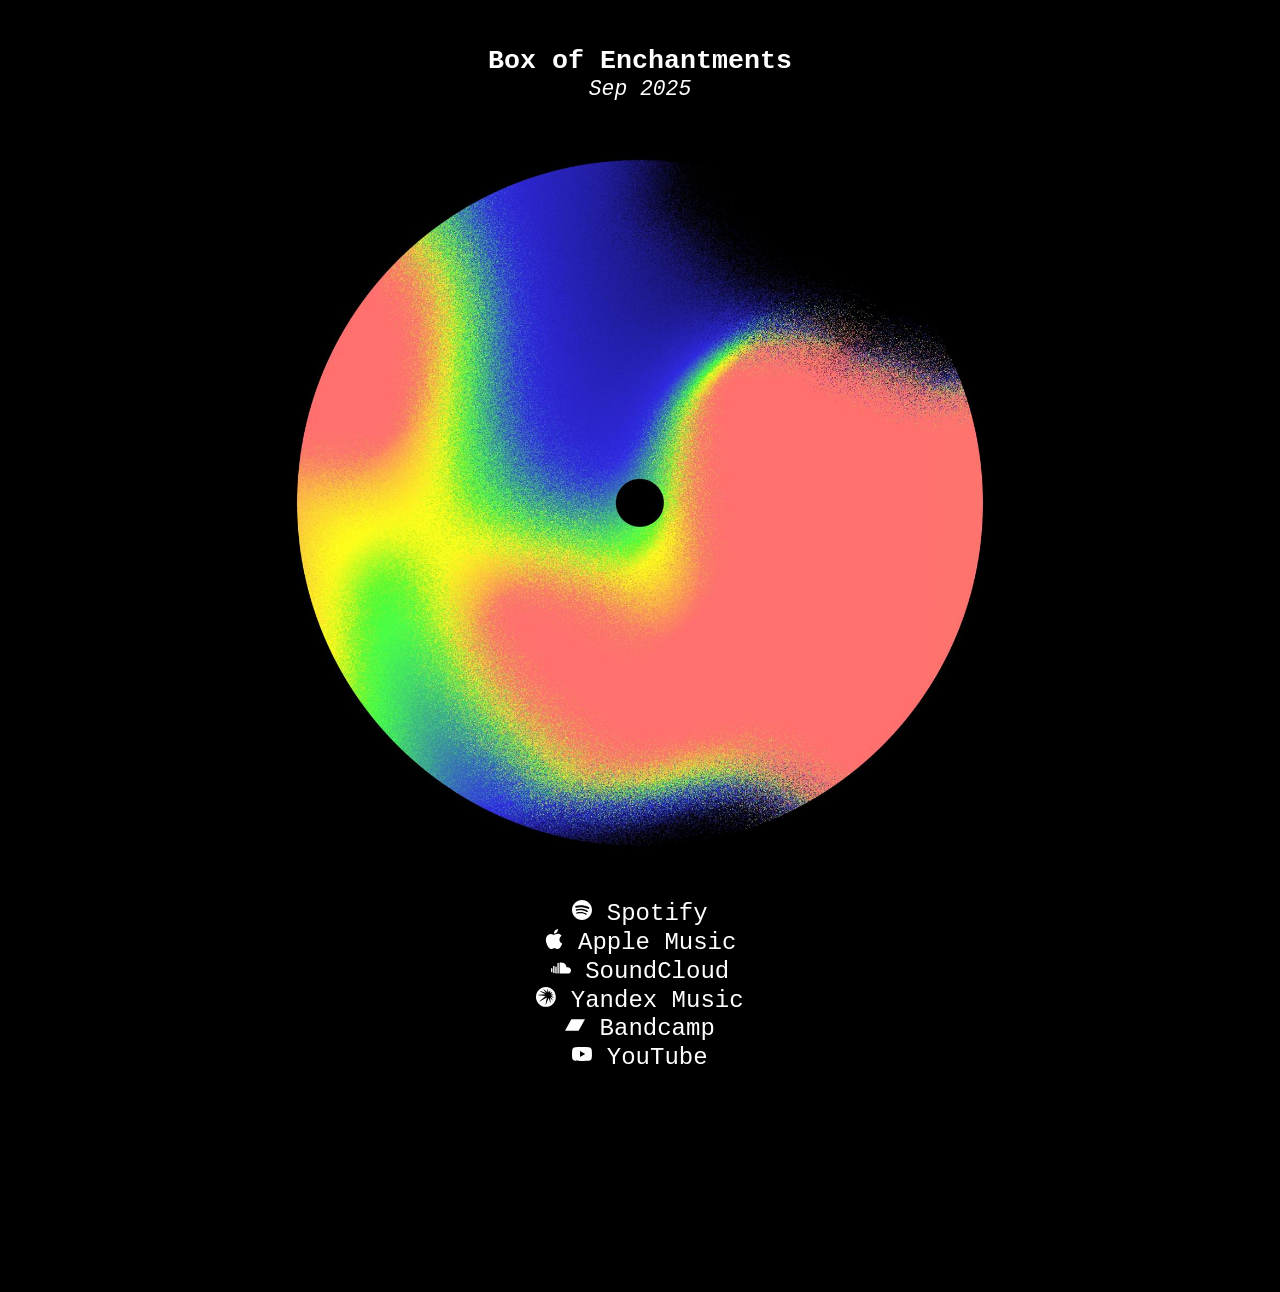
==== releases.html @ f7bd2ef8 "Add releases page" ====
<!DOCTYPE html>
<html lang="en">
  <head>
    <meta charset="UTF-8" />
    <meta name="viewport" content="width=device-width, initial-scale=1.0" />
    <title>electrofocus</title>
    <meta name="description" content="dj, sound producer, software engineer" />
    <!-- CMU Typewriter Text from CDN -->
    <link
      href="https://fonts.cdnfonts.com/css/cmu-typewriter-text"
      rel="stylesheet"
    />
    <style>
      html {
        scroll-behavior: smooth;
      }

      body {
        margin: 0;
        padding: 0;
        font-family: "CMU Typewriter Text", monospace;
        font-size: 16pt;
        font-weight: 100;
        line-height: 1.2;
        background: #000;
        color: #fff;
        justify-content: center;
      }

      h1 {
        margin: 0;
        padding: 0;
        font-family: "CMU Typewriter Text", monospace;
        font-size: 20pt;
        font-weight: 600;
        line-height: 1.2;
        text-align: center;
      }

      .page {
        max-width: 700px;
        width: calc(100% - 36px);
        margin: 0 auto;
        text-align: justify;
      }

      section {
        margin-top: 45px;
        margin-bottom: 45px;
      }

      .log {
        max-width: 1700px;
        width: calc(100% - 36px);
        margin: 0 auto;
      }

      .cover {
        width: 100%;
        margin: 50px auto 0;
      }

      .date {
        font-size: 16pt;
        margin: 0;
        padding: 0;
        text-align: center;
        font-style: italic;
      }

      .player {
        margin-top: 50px;
      }

      .masked-link {
        color: #fff;
        text-decoration: none;
        outline: none;
      }

      .social-list {
        list-style: none;
        padding: 0;
        margin: 40px 0 0;
        text-align: center;
      }

      .social-list a {
        text-decoration: none;
        color: #fff;
        font-size: 18pt;
      }

      .social-list img {
        width: 20px;
        height: 20px;
      }

      @media (max-width: 600px) {
        .albums {
          grid-template-columns: 1fr;
        }
      }
    </style>
  </head>

  <body>
    <div class="page">
      <section>
        <a
          href="#box-of-enchantments"
          id="box-of-enchantments"
          class="masked-link"
        >
          <h1>Box of Enchantments</h1>
        </a>
        <p class="date">Sep 2025</p>
        <img
          class="cover"
          src="pics/box-of-enchantments.jpeg"
          alt="BOX OF ENCHANTMENTS"
        />
        <ul class="social-list" aria-label="Social links">
          <li>
            <a
              href="https://open.spotify.com/album/4ikMHWQv0AOI83orydogPu?si=zj0DY_UBT_6k-anxoVGL8w"
              target="_blank"
            >
              <img src="icons/spotify.svg" />
              Spotify
            </a>
          </li>
          <li>
            <a
              href="https://music.apple.com/uz/album/dsl07-box-of-enchantments-ep/1841358303"
              target="_blank"
            >
              <img src="icons/apple.svg" />
              Apple Music
            </a>
          </li>
          <li>
            <a
              href="https://soundcloud.com/dsl_system/sets/dsl07"
              target="_blank"
            >
              <img src="icons/sc.svg" />
              SoundCloud
            </a>
          </li>
          <li>
            <a
              href="https://music.yandex.uz/album/38328052?utm_source=web&utm_medium=copy_link"
              target="_blank"
            >
              <img src="icons/yandex.svg" />
              Yandex Music
            </a>
          </li>
          <li>
            <a
              href="https://dslsystem.bandcamp.com/album/dsl07-box-of-enchantments"
              target="_blank"
            >
              <img src="icons/bc.svg" />
              Bandcamp
            </a>
          </li>
          <li>
            <a
              href="https://www.youtube.com/watch?v=u8zfhvyxZTc&list=OLAK5uy_nddG4s7f4__29FCqP0dkeBaLa1c55QAb8"
              target="_blank"
            >
              <img src="icons/yt.svg" />
              YouTube
            </a>
          </li>
        </ul>
        <iframe
          class="player"
          style="border: 0; width: 100%; height: 120px"
          src="https://bandcamp.com/EmbeddedPlayer/album=2986348785/size=large/bgcol=333333/linkcol=ffffff/tracklist=false/artwork=none/transparent=true/"
          seamless
          ><a
            href="https://dslsystem.bandcamp.com/album/dsl07-box-of-enchantments"
            >DSL07 - BOX OF ENCHANTMENTS by electrofocus</a
          ></iframe
        >
      </section>
    </div>
  </body>
</html>
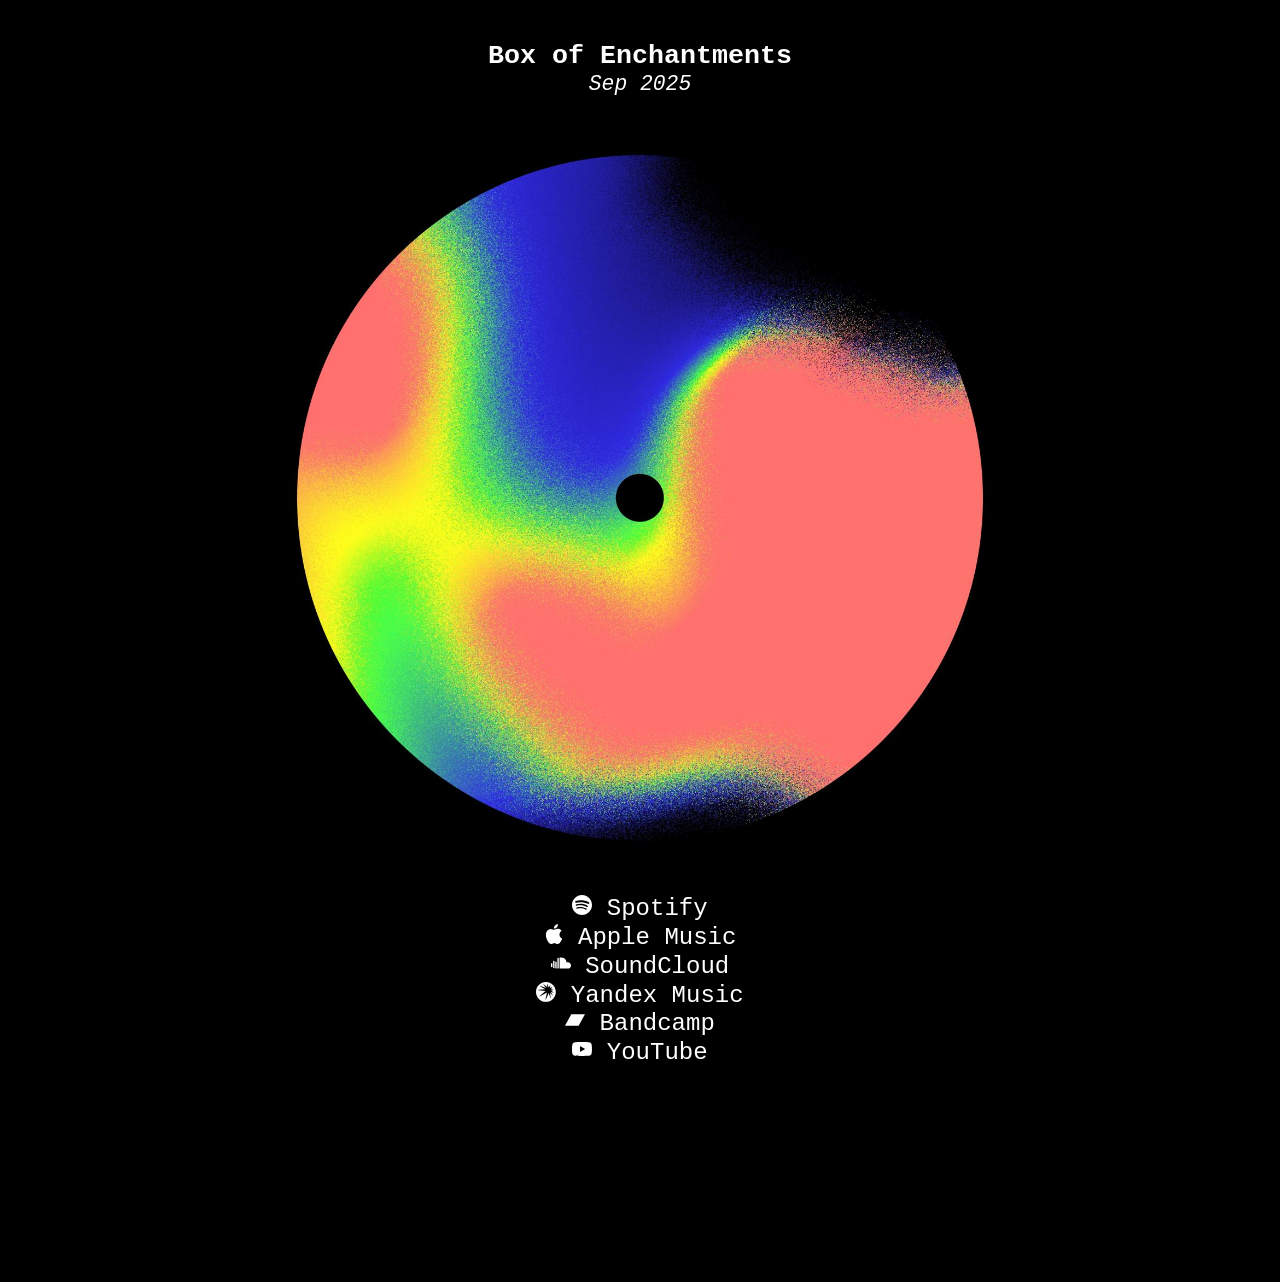
==== commit d12d1d54: "Update struct" ====
--- a/releases.html
+++ b/releases.html
@@ -45,8 +45,8 @@
       }
 
       section {
-        margin-top: 45px;
-        margin-bottom: 45px;
+        margin-top: 40px;
+        margin-bottom: 40px;
       }
 
       .log {
